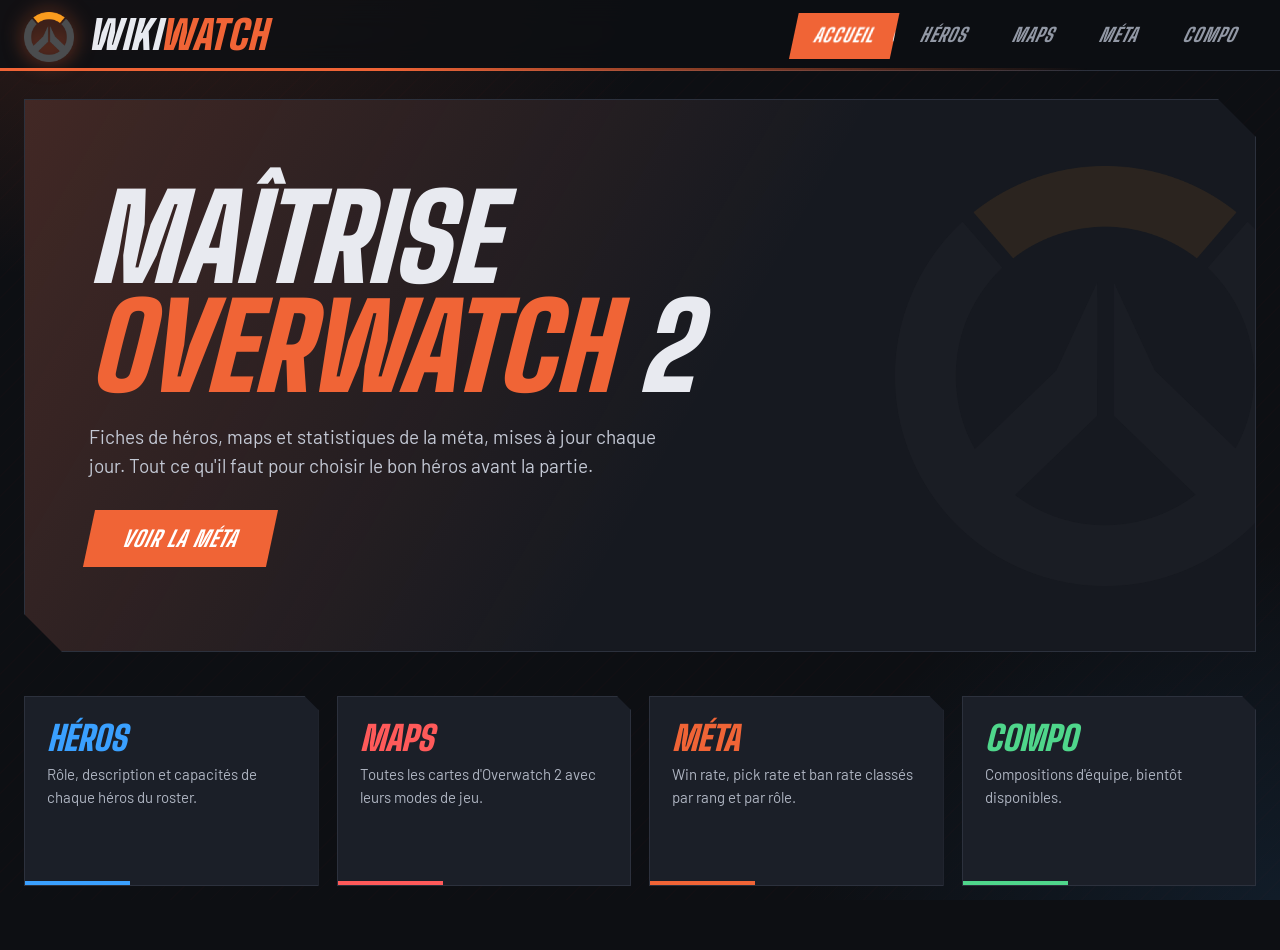
==== index.html @ f76e93ca "modif globale style" ====
<!DOCTYPE html>
<html lang="fr">
<head>
    <meta charset="UTF-8">
    <meta name="viewport" content="width=device-width, initial-scale=1.0">

    <title>WikiWatch - Accueil</title>

    <link rel="stylesheet" href="css/style.css">
</head>
<body>
    <header>
        <a class="header-logo" href="./index.html"><img src="photo/icons/Overwatch_circle_logo.svg.webp" width="50" height="50" alt="Logo Overwatch"></a>
        <div>
            <a class="header-name" href="./index.html"><h1><span class="wiki">Wiki</span><span class="watch">Watch</span></h1></a>
        </div>
        <nav>
            <a href="./index.html" aria-current="page">ACCUEIL</a>
            <a href="./heros.html">HÉROS</a>
            <a href="./map.html">MAPS</a>
            <a href="./meta.html">MÉTA</a>
            <a href="./compo.html">COMPO</a>
        </nav>
    </header>


    <main>
        <section class="accueil-hero">
            <h2>Maîtrise <em>Overwatch</em> 2</h2>
            <p>Fiches de héros, maps et statistiques de la méta, mises à jour chaque jour. Tout ce qu'il faut pour choisir le bon héros avant la partie.</p>
            <a class="bouton" href="./meta.html">Voir la méta</a>
        </section>

        <section class="accueil-liens">
            <a class="lien-carte tank" href="./heros.html">
                <h3>Héros</h3>
                <p>Rôle, description et capacités de chaque héros du roster.</p>
            </a>
            <a class="lien-carte degats" href="./map.html">
                <h3>Maps</h3>
                <p>Toutes les cartes d'Overwatch 2 avec leurs modes de jeu.</p>
            </a>
            <a class="lien-carte neutre" href="./meta.html">
                <h3>Méta</h3>
                <p>Win rate, pick rate et ban rate classés par rang et par rôle.</p>
            </a>
            <a class="lien-carte soutien" href="./compo.html">
                <h3>Compo</h3>
                <p>Compositions d'équipe, bientôt disponibles.</p>
            </a>
        </section>
    </main>
</body>
</html>
---- css/style.css ----
/*STYLE COMMUN A TOUTE LES PAGES DU SITE - WIKIWATCH*/

@import url("https://fonts.googleapis.com/css2?family=Big+Shoulders+Display:wght@700;800;900&family=Barlow:wght@400;500;600&display=swap");

* {
    box-sizing: border-box;
    margin: 0;
    padding: 0;
}

:root {
    --principal: #0d0f13;
    --surface: #161920;
    --card-bg: #1b1f28;
    --card-border: #2c313d;
    --orange: #f06436;
    --orange-clair: #ff8a5c;
    --bleu: #3aa0ff;
    --text-main: #e8eaf0;
    --text-main-hover: #9298a5;

    --font-titre: "Big Shoulders Display", Impact, "Arial Narrow", sans-serif;
    --font-texte: "Barlow", "Segoe UI", Arial, sans-serif;

    --coupe: 14px;
    --largeur-max: 1280px;
}

html {
    scroll-behavior: smooth;
}

body {
    min-height: 100vh;
    color: var(--text-main);
    font-family: var(--font-texte);
    font-size: 16px;
    line-height: 1.5;
    background-color: var(--principal);
    background-image:
        radial-gradient(900px 500px at 8% -5%, rgb(240 100 54 / 16%), transparent 65%),
        radial-gradient(800px 600px at 100% 100%, rgb(58 160 255 / 9%), transparent 60%),
        repeating-linear-gradient(
            -45deg,
            rgba(253, 0, 0, 0.016) 0 1px,
            transparent 1px 14px
        );
    background-attachment: fixed;
}

::selection {
    background: var(--orange);
    color: #fff;
}

a:focus-visible,
button:focus-visible,
select:focus-visible,
input:focus-visible {
    outline: 2px solid var(--bleu);
    outline-offset: 3px;
}

/* ---------- En-tête ---------- */

header {
    position: sticky;
    top: 0;
    z-index: 500;

    display: flex;
    flex-wrap: wrap;
    align-items: center;
    gap: 14px 18px;

    padding: 12px max(24px, calc((100% - var(--largeur-max)) / 2));

    background: rgb(13 15 19 / 82%);
    backdrop-filter: blur(14px);
    border-bottom: 1px solid var(--card-border);
    margin-bottom: 28px;
}

/* Filet orange dégradé sous l'en-tête */
header::after {
    content: "";
    position: absolute;
    left: 0;
    right: 0;
    bottom: -1px;
    height: 3px;
    background: linear-gradient(90deg, var(--orange) 0%, var(--orange) 30%, transparent 85%);
}

header .header-logo {
    width: 46px;
    height: 46px;
    filter: drop-shadow(0 0 10px rgb(240 100 54 / 55%));
}

header .header-name,
header h1 {
    font-family: var(--font-titre);
    font-size: 40px;
    font-weight: 900;
    font-style: italic;
    text-decoration: none;
    line-height: 1;
    letter-spacing: 0.5px;
    text-transform: uppercase;
}

header .wiki {
    color: var(--text-main);
}

header .watch {
    color: var(--orange);
}

header nav {
    display: flex;
    flex-wrap: wrap;
    gap: 6px;
    margin-left: auto;
}

header nav a {
    position: relative;
    padding: 8px 20px;

    color: var(--text-main-hover);
    font-family: var(--font-titre);
    font-size: 19px;
    font-weight: 800;
    font-style: italic;
    letter-spacing: 1px;
    text-decoration: none;

    transform: skewX(-12deg);
    transition: color 0.2s, background-color 0.2s;
}

header nav a:hover {
    color: var(--text-main);
    background: rgb(255 255 255 / 7%);
}

/* Page courante */
header nav a[aria-current="page"] {
    color: #fff;
    background: var(--orange);
}

@media (max-width: 800px) {
    header {
        justify-content: center;
        padding-inline: 16px;
    }

    header h1 {
        font-size: 34px;
    }

    header nav {
        width: 100%;
        justify-content: center;
        margin-left: 0;
    }

    header nav a {
        padding: 6px 14px;
        font-size: 17px;
    }
}

/* ---------- Contenu ---------- */

main {
    width: 100%;
    max-width: var(--largeur-max);
    margin: 0 auto;
    padding: 0 24px 64px;
}

/* Titre de page : barre orange inclinée + titre condensé */
main > section:not(.accueil-hero) > h2 {
    display: flex;
    align-items: center;
    gap: 16px;
    margin: 6px 0 22px;

    font-family: var(--font-titre);
    font-size: clamp(34px, 5vw, 52px);
    font-weight: 900;
    font-style: italic;
    line-height: 1;
    text-transform: uppercase;
}

main > section:not(.accueil-hero) > h2::before {
    content: "";
    width: 10px;
    height: 0.9em;
    background: var(--orange);
    transform: skewX(-18deg);
    box-shadow: 14px 0 0 rgb(240 100 54 / 35%);
    margin-right: 10px;
}

/* ---------- Page d'accueil ---------- */

.accueil-hero {
    position: relative;
    margin: 10px 0 44px;
    padding: clamp(36px, 7vw, 84px) clamp(22px, 5vw, 64px);

    background:
        linear-gradient(120deg, rgb(240 100 54 / 20%), transparent 55%),
        var(--surface);
    border: 1px solid var(--card-border);
    clip-path: polygon(0 0, calc(100% - 38px) 0, 100% 38px, 100% 100%, 38px 100%, 0 calc(100% - 38px));
    overflow: hidden;
}

/* Grand logo en filigrane */
.accueil-hero::before {
    content: "";
    position: absolute;
    right: -60px;
    top: 50%;
    width: 420px;
    height: 420px;
    transform: translateY(-50%);
    background: url("../photo/icons/Overwatch_circle_logo.svg.webp") center / contain no-repeat;
    opacity: 0.09;
    pointer-events: none;
}

.accueil-hero h2 {
    position: relative;
    max-width: 14ch;

    font-family: var(--font-titre);
    font-size: clamp(38px, 9.5vw, 118px);
    overflow-wrap: anywhere;
    font-weight: 900;
    font-style: italic;
    line-height: 0.92;
    text-transform: uppercase;
}

.accueil-hero h2 em {
    color: var(--orange);
    font-style: inherit;
}

.accueil-hero p {
    position: relative;
    max-width: 52ch;
    margin: 22px 0 30px;

    color: #c3c8d4;
    font-size: clamp(16px, 2vw, 19px);
}

.bouton {
    position: relative;
    display: inline-block;
    padding: 12px 34px;

    background: var(--orange);
    color: #fff;
    font-family: var(--font-titre);
    font-size: 22px;
    font-weight: 800;
    font-style: italic;
    letter-spacing: 1px;
    text-decoration: none;
    text-transform: uppercase;

    transform: skewX(-12deg);
    transition: background-color 0.2s, transform 0.2s;
}

.bouton:hover {
    background: var(--orange-clair);
    transform: skewX(-12deg) translateY(-2px);
}

/* Cartes de navigation de l'accueil */
.accueil-liens {
    display: grid;
    grid-template-columns: repeat(4, minmax(0, 1fr));
    gap: 18px;
}

.lien-carte {
    position: relative;
    display: flex;
    flex-direction: column;
    gap: 8px;
    min-height: 190px;
    padding: 24px 22px;

    color: var(--text-main);
    text-decoration: none;

    background: var(--card-bg);
    border: 1px solid var(--card-border);
    clip-path: polygon(0 0, calc(100% - var(--coupe)) 0, 100% var(--coupe), 100% 100%, 0 100%);
    transition: transform 0.2s, border-color 0.2s, background-color 0.2s;
}

/* Barre de couleur du bas, qui se déploie au survol */
.lien-carte::after {
    content: "";
    position: absolute;
    left: 0;
    bottom: 0;
    width: 36%;
    height: 4px;
    background: var(--accent, var(--orange));
    transition: width 0.3s ease;
}

.lien-carte:hover {
    transform: translateY(-5px);
    border-color: var(--accent, var(--orange));
    background: #212631;
}

.lien-carte:hover::after {
    width: 100%;
}

.lien-carte h3 {
    font-family: var(--font-titre);
    font-size: 34px;
    font-weight: 900;
    font-style: italic;
    line-height: 1;
    text-transform: uppercase;
    color: var(--accent, var(--orange));
}

.lien-carte p {
    color: #aeb4c1;
    font-size: 15px;
}

.lien-carte.tank { --accent: #3aa0ff; }
.lien-carte.degats { --accent: #ff5a5a; }
.lien-carte.soutien { --accent: #4fd68b; }
.lien-carte.neutre { --accent: var(--orange); }

@media (max-width: 1000px) {
    .accueil-liens {
        grid-template-columns: repeat(2, minmax(0, 1fr));
    }
}

@media (max-width: 520px) {
    .accueil-liens {
        grid-template-columns: 1fr;
    }

    .lien-carte {
        min-height: 0;
    }
}

/* Respect des préférences d'animation réduites */
@media (prefers-reduced-motion: reduce) {
    * {
        transition: none !important;
        scroll-behavior: auto !important;
    }
}
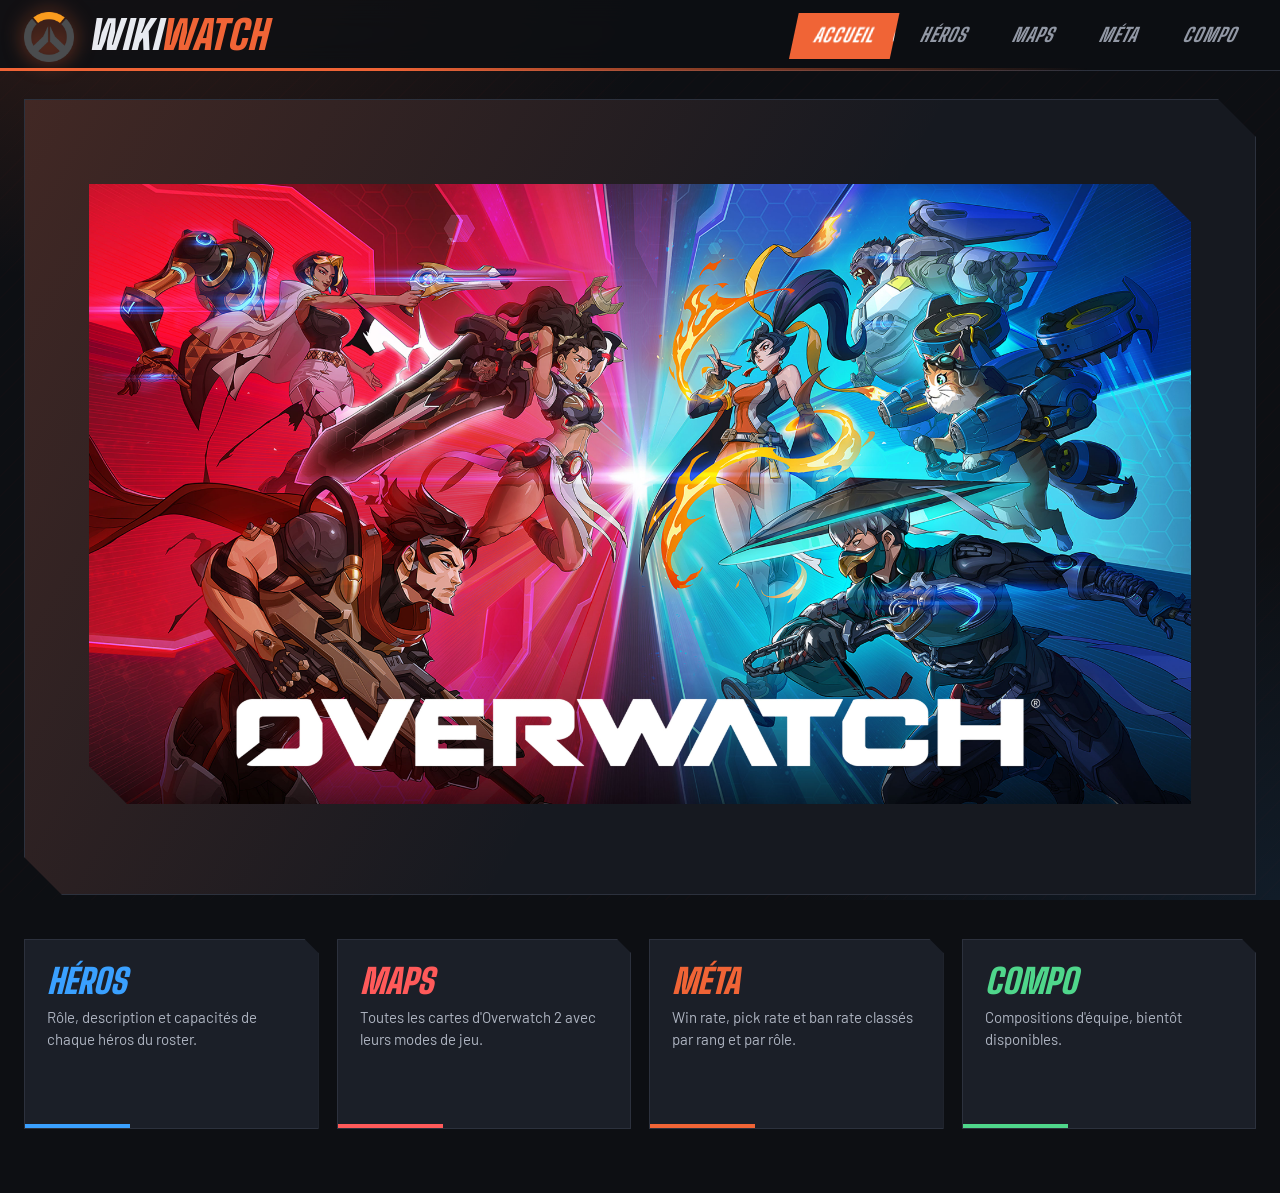
==== commit 8c8802c4: "push" ====
--- a/index.html
+++ b/index.html
@@ -27,9 +27,7 @@
 
     <main>
         <section class="accueil-hero">
-            <h2>Maîtrise <em>Overwatch</em> 2</h2>
-            <p>Fiches de héros, maps et statistiques de la méta, mises à jour chaque jour. Tout ce qu'il faut pour choisir le bon héros avant la partie.</p>
-            <a class="bouton" href="./meta.html">Voir la méta</a>
+           <img src="photo/16x9_Overwatch2_Season21.jpg" class="hero-image">
         </section>
 
         <section class="accueil-liens">
--- a/css/style.css
+++ b/css/style.css
@@ -81,7 +81,6 @@
     margin-bottom: 28px;
 }
 
-/* Filet orange dégradé sous l'en-tête */
 header::after {
     content: "";
     position: absolute;
@@ -91,7 +90,7 @@
     height: 3px;
     background: linear-gradient(90deg, var(--orange) 0%, var(--orange) 30%, transparent 85%);
 }
-
+/* Logo/nom */
 header .header-logo {
     width: 46px;
     height: 46px;
@@ -117,7 +116,7 @@
 header .watch {
     color: var(--orange);
 }
-
+/*----*/
 header nav {
     display: flex;
     flex-wrap: wrap;
@@ -146,7 +145,6 @@
     background: rgb(255 255 255 / 7%);
 }
 
-/* Page courante */
 header nav a[aria-current="page"] {
     color: #fff;
     background: var(--orange);
@@ -174,7 +172,6 @@
     }
 }
 
-/* ---------- Contenu ---------- */
 
 main {
     width: 100%;
@@ -183,7 +180,6 @@
     padding: 0 24px 64px;
 }
 
-/* Titre de page : barre orange inclinée + titre condensé */
 main > section:not(.accueil-hero) > h2 {
     display: flex;
     align-items: center;
@@ -208,7 +204,6 @@
     margin-right: 10px;
 }
 
-/* ---------- Page d'accueil ---------- */
 
 .accueil-hero {
     position: relative;
@@ -222,8 +217,13 @@
     clip-path: polygon(0 0, calc(100% - 38px) 0, 100% 38px, 100% 100%, 38px 100%, 0 calc(100% - 38px));
     overflow: hidden;
 }
-
-/* Grand logo en filigrane */
+.hero-image {
+    width: 100%;
+    height: 100%;
+    object-fit: cover;
+    clip-path: polygon(0 0, calc(100% - 38px) 0, 100% 38px, 100% 100%, 38px 100%, 0 calc(100% - 38px));
+}
+/*
 .accueil-hero::before {
     content: "";
     position: absolute;
@@ -287,8 +287,7 @@
     background: var(--orange-clair);
     transform: skewX(-12deg) translateY(-2px);
 }
-
-/* Cartes de navigation de l'accueil */
+*/
 .accueil-liens {
     display: grid;
     grid-template-columns: repeat(4, minmax(0, 1fr));
@@ -312,7 +311,6 @@
     transition: transform 0.2s, border-color 0.2s, background-color 0.2s;
 }
 
-/* Barre de couleur du bas, qui se déploie au survol */
 .lien-carte::after {
     content: "";
     position: absolute;
@@ -370,7 +368,6 @@
     }
 }
 
-/* Respect des préférences d'animation réduites */
 @media (prefers-reduced-motion: reduce) {
     * {
         transition: none !important;
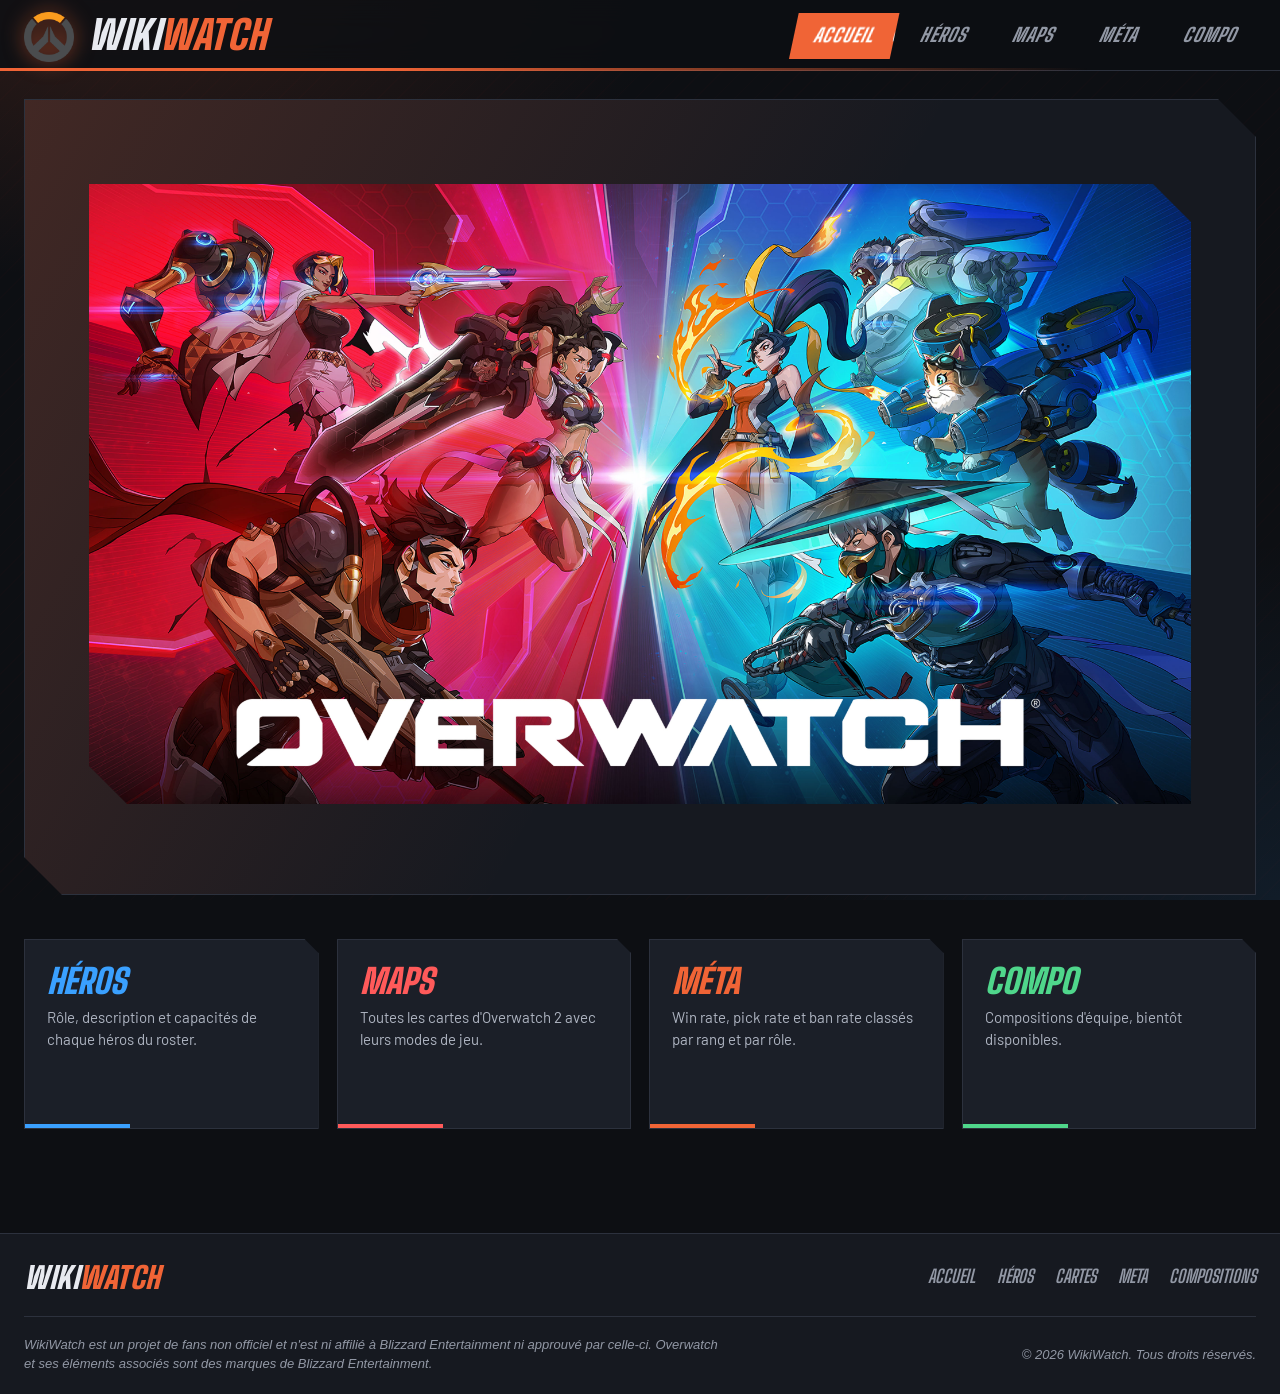
==== commit 43b7c4a4: "add footer" ====
--- a/index.html
+++ b/index.html
@@ -49,5 +49,39 @@
             </a>
         </section>
     </main>
+    
+<footer class="site-footer">
+    <div class="footer-contenu">
+
+        <div class="footer-haut">
+            <a href="index.html" class="footer-logo">
+                <span class="wiki">WIKI</span><span class="watch">WATCH</span>
+            </a>
+
+            <nav class="footer-nav" aria-label="Navigation secondaire">
+                <a href="index.html">Accueil</a>
+                <a href="heros.html">Héros</a>
+                <a href="maps.html">Cartes</a>
+                <a href="meta.html">Meta</a>
+                <a href="compo.html">Compositions</a>
+            </nav>
+        </div>
+
+        <div class="footer-bas">
+            <p class="footer-legal">
+                WikiWatch est un projet de fans non officiel et n'est
+                ni affilié à Blizzard Entertainment ni approuvé par celle-ci.
+                Overwatch et ses éléments associés sont des marques de
+                Blizzard Entertainment.
+            </p>
+
+            <p class="footer-copyright">
+                © 2026 WikiWatch. Tous droits réservés.
+            </p>
+        </div>
+
+    </div>
+</footer>
+
 </body>
 </html>
--- a/css/style.css
+++ b/css/style.css
@@ -223,46 +223,6 @@
     object-fit: cover;
     clip-path: polygon(0 0, calc(100% - 38px) 0, 100% 38px, 100% 100%, 38px 100%, 0 calc(100% - 38px));
 }
-/*
-.accueil-hero::before {
-    content: "";
-    position: absolute;
-    right: -60px;
-    top: 50%;
-    width: 420px;
-    height: 420px;
-    transform: translateY(-50%);
-    background: url("../photo/icons/Overwatch_circle_logo.svg.webp") center / contain no-repeat;
-    opacity: 0.09;
-    pointer-events: none;
-}
-
-.accueil-hero h2 {
-    position: relative;
-    max-width: 14ch;
-
-    font-family: var(--font-titre);
-    font-size: clamp(38px, 9.5vw, 118px);
-    overflow-wrap: anywhere;
-    font-weight: 900;
-    font-style: italic;
-    line-height: 0.92;
-    text-transform: uppercase;
-}
-
-.accueil-hero h2 em {
-    color: var(--orange);
-    font-style: inherit;
-}
-
-.accueil-hero p {
-    position: relative;
-    max-width: 52ch;
-    margin: 22px 0 30px;
-
-    color: #c3c8d4;
-    font-size: clamp(16px, 2vw, 19px);
-}
 
 .bouton {
     position: relative;
@@ -287,7 +247,7 @@
     background: var(--orange-clair);
     transform: skewX(-12deg) translateY(-2px);
 }
-*/
+
 .accueil-liens {
     display: grid;
     grid-template-columns: repeat(4, minmax(0, 1fr));
@@ -374,3 +334,119 @@
         scroll-behavior: auto !important;
     }
 }
+
+
+/* ---------- Footer commun ---------- */
+
+.site-footer {
+    width: 100%;
+    margin-top: 40px;
+    background: var(--surface);
+    border-top: 1px solid var(--card-border);
+    font-style: italic;
+}
+
+.footer-contenu {
+    width: 100%;
+    max-width: var(--largeur-max);
+    margin: 0 auto;
+    padding: 28px 24px 20px;
+}
+
+/* Partie haute : logo et navigation */
+
+.footer-haut {
+    display: flex;
+    align-items: center;
+    justify-content: space-between;
+    flex-wrap: wrap;
+    gap: 20px;
+    padding-bottom: 24px;
+}
+
+.footer-logo {
+    font-family: var(--font-titre);
+    font-size: 30px;
+    font-weight: 900;
+    font-style: italic;
+    line-height: 1;
+    text-decoration: none;
+    letter-spacing: 0.5px;
+}
+
+.footer-logo .wiki {
+    color: var(--text-main);
+}
+
+.footer-logo .watch {
+    color: var(--orange);
+}
+
+.footer-nav {
+    display: flex;
+    flex-wrap: wrap;
+    gap: 8px 22px;
+}
+
+.footer-nav a {
+    color: var(--text-main-hover);
+    font-family: var(--font-titre);
+    font-size: 18px;
+    font-weight: 700;
+    text-decoration: none;
+    text-transform: uppercase;
+    transition: color 0.2s ease;
+}
+
+.footer-nav a:hover {
+    color: var(--orange);
+}
+
+
+.footer-bas {
+    display: flex;
+    justify-content: space-between;
+    align-items: center;
+    flex-wrap: wrap;
+    gap: 12px 24px;
+    padding-top: 18px;
+    border-top: 1px solid var(--card-border);
+}
+
+.footer-legal,
+.footer-copyright {
+    color: var(--text-main-hover);
+    font-size: 13px;
+}
+
+.footer-legal {
+    max-width: 700px;
+}
+
+.footer-copyright {
+    text-align: right;
+    white-space: nowrap;
+}
+
+/* Adaptation mobile */
+
+@media (max-width: 700px) {
+    .footer-haut {
+        flex-direction: column;
+        align-items: flex-start;
+    }
+
+    .footer-nav {
+        gap: 10px 18px;
+    }
+
+    .footer-bas {
+        flex-direction: column;
+        align-items: flex-start;
+    }
+
+    .footer-copyright {
+        text-align: left;
+        white-space: normal;
+    }
+}
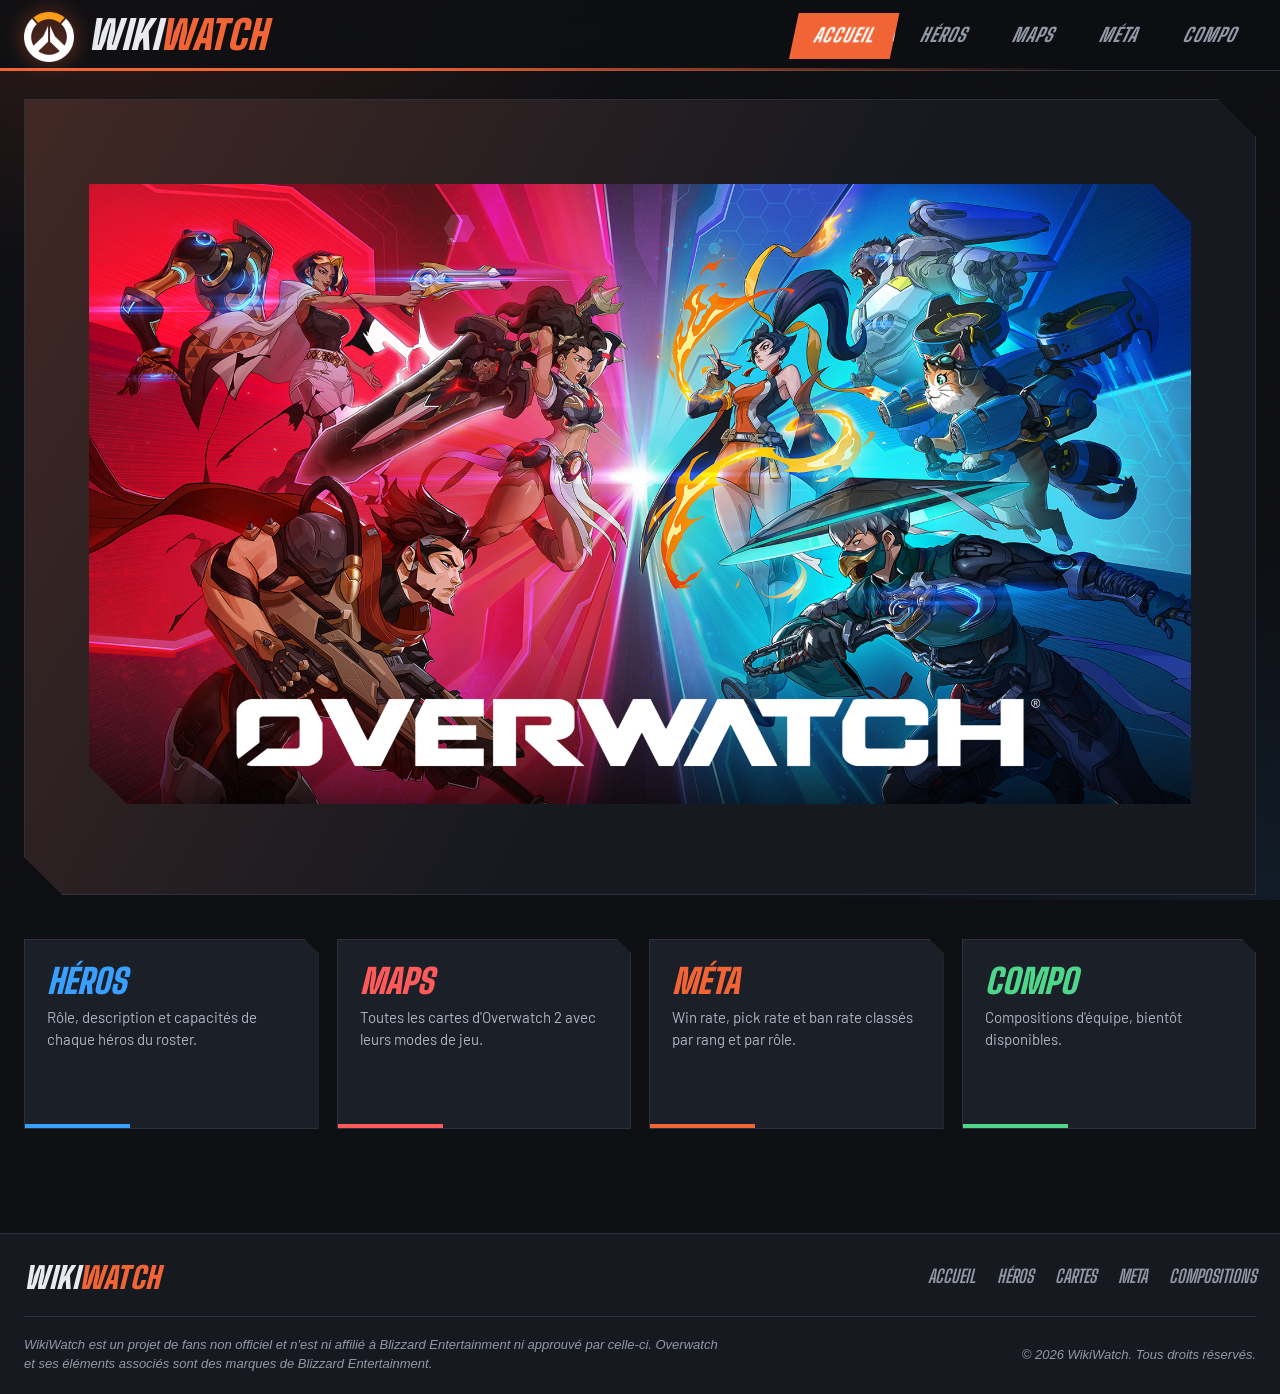
==== commit 9977329a: "update logo header" ====
--- a/index.html
+++ b/index.html
@@ -4,14 +4,14 @@
 <head>
     <meta charset="UTF-8">
     <meta name="viewport" content="width=device-width, initial-scale=1.0">
-
+    <link rel="icon" type="image/png" href="photo/icons/Overwatch_Logo.webp">
     <title>WikiWatch - Accueil</title>
 
     <link rel="stylesheet" href="css/style.css">
 </head>
 <body>
     <header>
-        <a class="header-logo" href="./index.html"><img src="photo/icons/Overwatch_circle_logo.svg.webp" width="50" height="50" alt="Logo Overwatch"></a>
+        <a class="header-logo" href="./index.html"><img src="photo/icons/Overwatch_Logo.webp" width="50" height="50" alt="Logo Overwatch"></a>
         <div>
             <a class="header-name" href="./index.html"><h1><span class="wiki">Wiki</span><span class="watch">Watch</span></h1></a>
         </div>
--- a/css/style.css
+++ b/css/style.css
@@ -61,8 +61,6 @@
     outline-offset: 3px;
 }
 
-/* ---------- En-tête ---------- */
-
 header {
     position: sticky;
     top: 0;
@@ -90,7 +88,6 @@
     height: 3px;
     background: linear-gradient(90deg, var(--orange) 0%, var(--orange) 30%, transparent 85%);
 }
-/* Logo/nom */
 header .header-logo {
     width: 46px;
     height: 46px;
@@ -335,9 +332,6 @@
     }
 }
 
-
-/* ---------- Footer commun ---------- */
-
 .site-footer {
     width: 100%;
     margin-top: 40px;
@@ -352,8 +346,6 @@
     margin: 0 auto;
     padding: 28px 24px 20px;
 }
-
-/* Partie haute : logo et navigation */
 
 .footer-haut {
     display: flex;
@@ -428,7 +420,6 @@
     white-space: nowrap;
 }
 
-/* Adaptation mobile */
 
 @media (max-width: 700px) {
     .footer-haut {
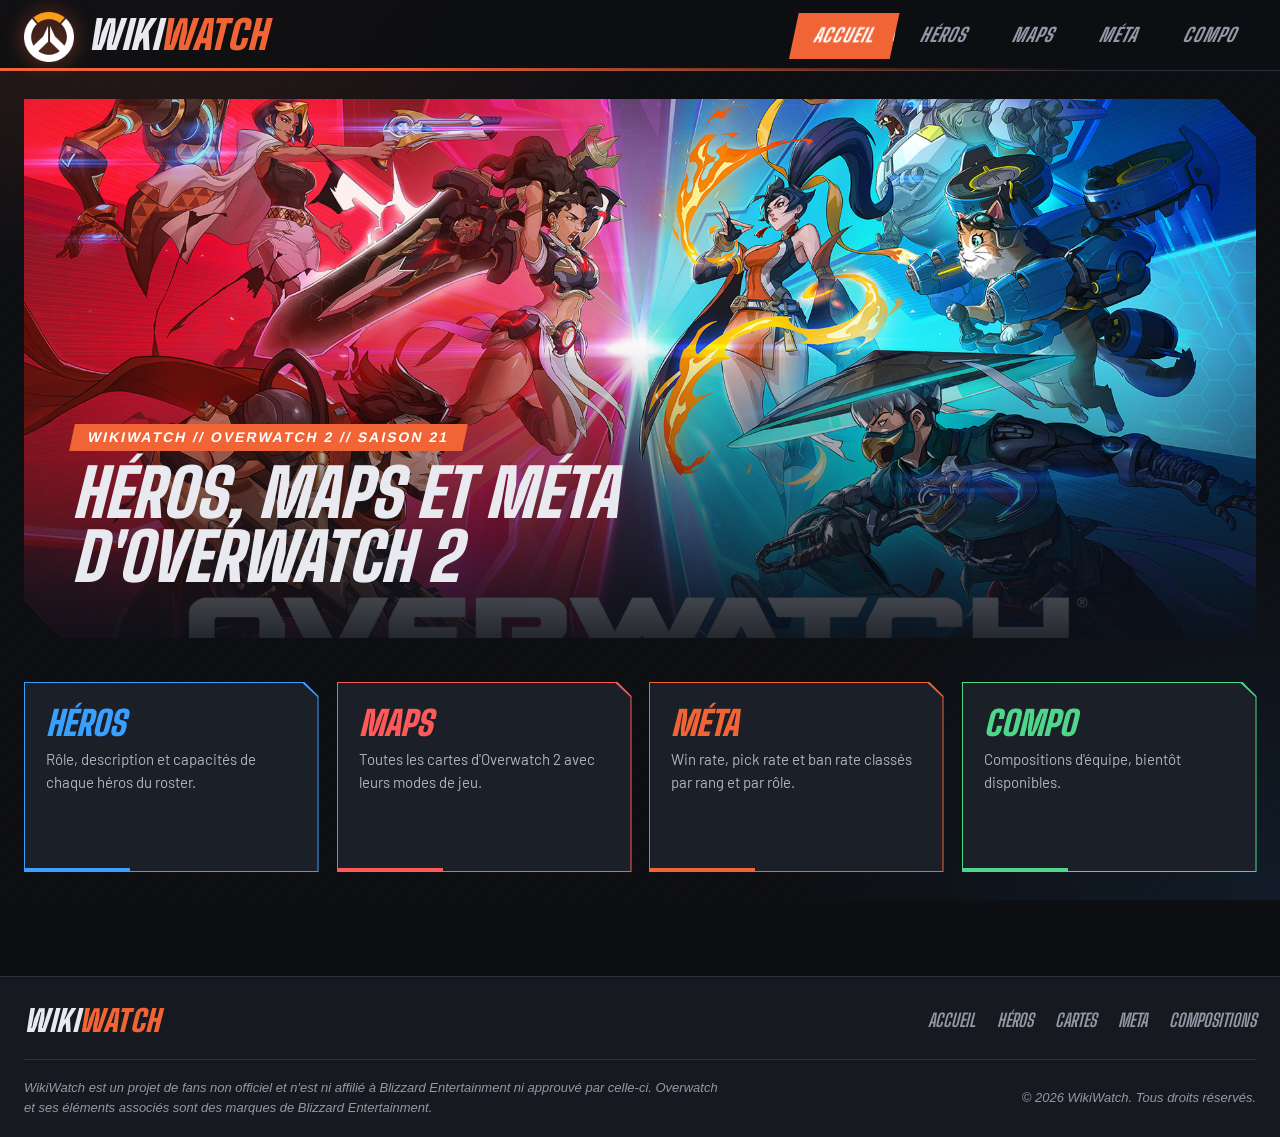
==== commit 3283e413: "modif accueil" ====
--- a/index.html
+++ b/index.html
@@ -8,6 +8,7 @@
     <title>WikiWatch - Accueil</title>
 
     <link rel="stylesheet" href="css/style.css">
+    <script src="js/fx.js" defer></script>
 </head>
 <body>
     <header>
@@ -27,7 +28,11 @@
 
     <main>
         <section class="accueil-hero">
-           <img src="photo/16x9_Overwatch2_Season21.jpg" class="hero-image">
+           <img src="photo/16x9_Overwatch2_Season21.jpg" class="hero-image" alt="Visuel Overwatch 2 saison 21">
+           <div class="hero-hud" aria-hidden="true">
+               <p class="hud-tag">WIKIWATCH // OVERWATCH 2 // SAISON 21</p>
+               <p class="hud-title">Héros, maps et méta d'Overwatch 2</p>
+           </div>
         </section>
 
         <section class="accueil-liens">
@@ -61,7 +66,7 @@
             <nav class="footer-nav" aria-label="Navigation secondaire">
                 <a href="index.html">Accueil</a>
                 <a href="heros.html">Héros</a>
-                <a href="maps.html">Cartes</a>
+                <a href="map.html">Cartes</a>
                 <a href="meta.html">Meta</a>
                 <a href="compo.html">Compositions</a>
             </nav>
--- a/css/style.css
+++ b/css/style.css
@@ -201,25 +201,69 @@
     margin-right: 10px;
 }
 
-
 .accueil-hero {
     position: relative;
     margin: 10px 0 44px;
-    padding: clamp(36px, 7vw, 84px) clamp(22px, 5vw, 64px);
-
-    background:
-        linear-gradient(120deg, rgb(240 100 54 / 20%), transparent 55%),
-        var(--surface);
-    border: 1px solid var(--card-border);
+    background: var(--surface);
     clip-path: polygon(0 0, calc(100% - 38px) 0, 100% 38px, 100% 100%, 38px 100%, 0 calc(100% - 38px));
     overflow: hidden;
 }
+
 .hero-image {
+    display: block;
     width: 100%;
-    height: 100%;
+    aspect-ratio: 16 / 7;
     object-fit: cover;
-    clip-path: polygon(0 0, calc(100% - 38px) 0, 100% 38px, 100% 100%, 38px 100%, 0 calc(100% - 38px));
-}
+}
+
+.accueil-hero::before {
+    content: "";
+    position: absolute;
+    inset: 0;
+    z-index: 1;
+    pointer-events: none;
+    background:
+        linear-gradient(to top, rgb(12 16 24 / 90%) 0%, transparent 55%),
+        linear-gradient(120deg, rgb(var(--a-rgb, 240 100 54) / 14%), transparent 55%);
+}
+
+.hero-hud {
+    position: absolute;
+    inset: 0;
+    z-index: 2;
+    display: flex;
+    flex-direction: column;
+    justify-content: flex-end;
+    align-items: flex-start;
+    gap: 10px;
+    padding: clamp(20px, 4vw, 48px);
+    pointer-events: none;
+}
+
+.hud-tag {
+    padding: 3px 16px;
+    color: var(--on-a, #fff);
+    background: var(--a, var(--orange));
+    font-size: 14px;
+    font-weight: 600;
+    letter-spacing: 2px;
+    transform: skewX(-12deg);
+}
+
+.hud-title {
+    max-width: 18ch;
+    font-family: var(--font-titre);
+    font-size: clamp(32px, 5.5vw, 66px);
+    font-weight: 900;
+    font-style: italic;
+    line-height: 0.98;
+    text-transform: uppercase;
+}
+/*#####################################\
+#                                      #
+#               BOUTON                 #
+#                                      #
+\#####################################*/
 
 .bouton {
     position: relative;
@@ -245,12 +289,20 @@
     transform: skewX(-12deg) translateY(-2px);
 }
 
+
+/*#####################################\
+#                                      #
+#               MAIN-CARTENAV          #
+#                                      #
+\#####################################*/
+
 .accueil-liens {
     display: grid;
     grid-template-columns: repeat(4, minmax(0, 1fr));
     gap: 18px;
 }
 
+
 .lien-carte {
     position: relative;
     display: flex;
@@ -262,12 +314,44 @@
     color: var(--text-main);
     text-decoration: none;
 
+    /* La bordure utilise la couleur d'accent */
+    background: var(--accent, var(--orange));
+
+    clip-path: polygon(
+        0 0,
+        calc(100% - var(--coupe)) 0,
+        100% var(--coupe),
+        100% 100%,
+        0 100%
+    );
+
+    transform: perspective(800px)
+        rotateX(var(--rx, 0deg))
+        rotateY(var(--ry, 0deg))
+        translateY(var(--ty, 0px));
+
+    transition:
+        transform 0.15s ease-out,
+        background 0.2s;
+}
+
+/* Intérieur de la carte : laisse apparaître 1px de bordure */
+.lien-carte::before {
+    content: "";
+    position: absolute;
+    inset: 1px;
     background: var(--card-bg);
-    border: 1px solid var(--card-border);
-    clip-path: polygon(0 0, calc(100% - var(--coupe)) 0, 100% var(--coupe), 100% 100%, 0 100%);
-    transition: transform 0.2s, border-color 0.2s, background-color 0.2s;
-}
-
+    clip-path: polygon(
+        0 0,
+        calc(100% - var(--coupe) - 1px) 0,
+        100% var(--coupe),
+        100% 100%,
+        0 100%
+    );
+    transition: background 0.2s;
+}
+
+/* Barre inférieure */
 .lien-carte::after {
     content: "";
     position: absolute;
@@ -280,13 +364,21 @@
 }
 
 .lien-carte:hover {
-    transform: translateY(-5px);
-    border-color: var(--accent, var(--orange));
+    --ty: -5px;
+}
+
+.lien-carte:hover::before {
     background: #212631;
 }
 
 .lien-carte:hover::after {
     width: 100%;
+}
+
+/* Garde le texte au-dessus de la couche intérieure */
+.lien-carte > * {
+    position: relative;
+    z-index: 1;
 }
 
 .lien-carte h3 {
@@ -331,6 +423,13 @@
         scroll-behavior: auto !important;
     }
 }
+
+
+/*#####################################\
+#                                      #
+#               FOOTER                 #
+#                                      #
+\#####################################*/
 
 .site-footer {
     width: 100%;
@@ -393,7 +492,6 @@
 .footer-nav a:hover {
     color: var(--orange);
 }
-
 
 .footer-bas {
     display: flex;
@@ -420,7 +518,6 @@
     white-space: nowrap;
 }
 
-
 @media (max-width: 700px) {
     .footer-haut {
         flex-direction: column;
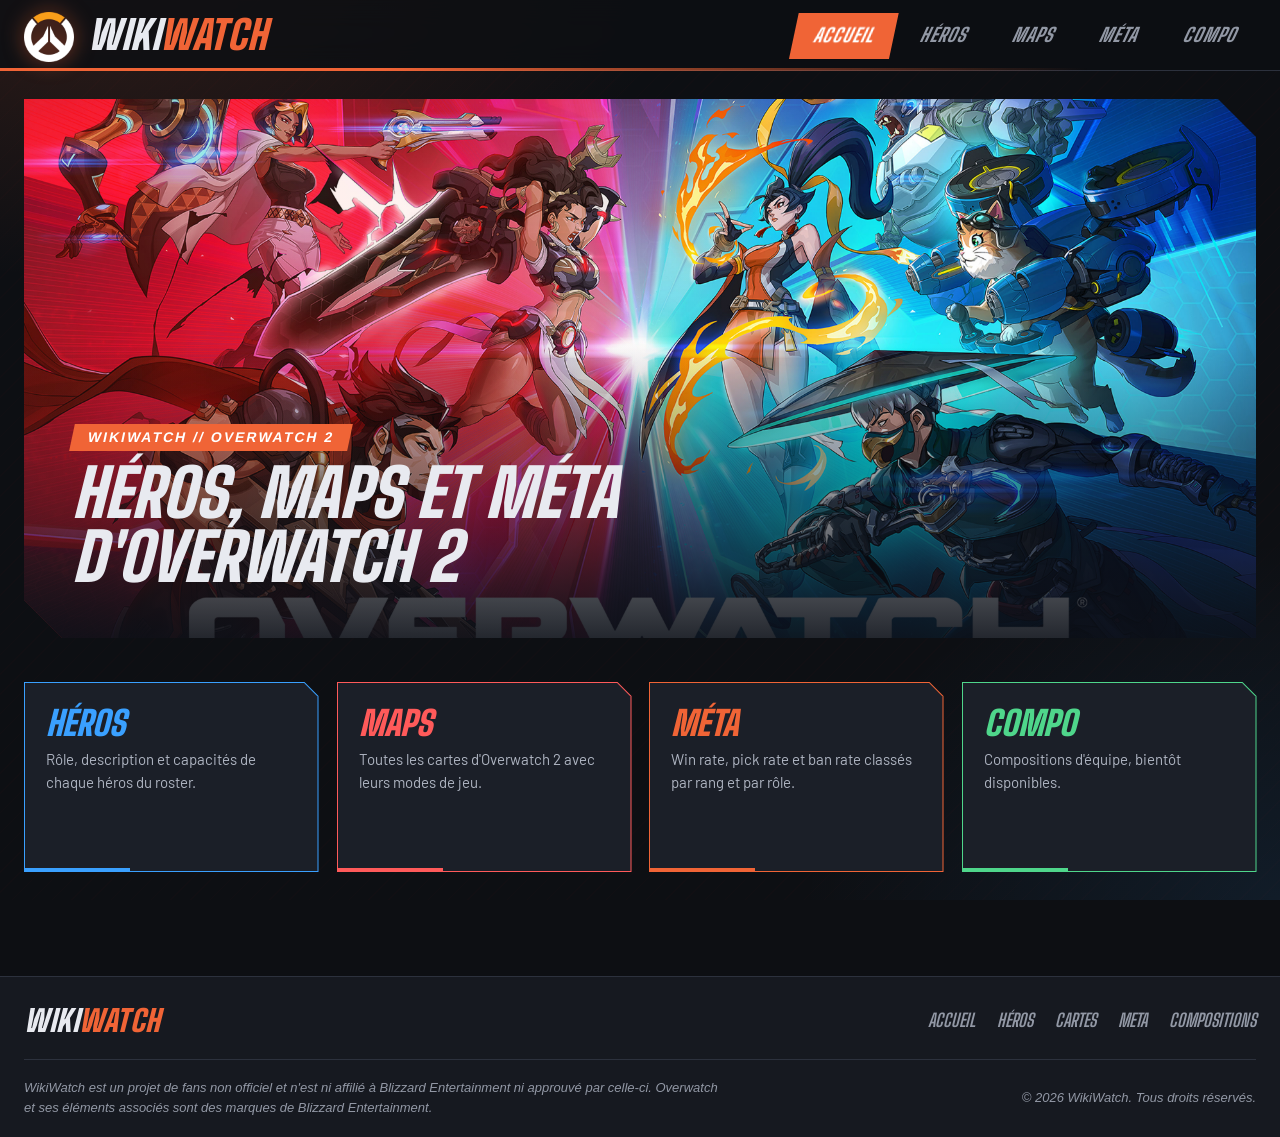
==== commit 51a92f4b: "delete saison" ====
--- a/index.html
+++ b/index.html
@@ -30,7 +30,7 @@
         <section class="accueil-hero">
            <img src="photo/16x9_Overwatch2_Season21.jpg" class="hero-image" alt="Visuel Overwatch 2 saison 21">
            <div class="hero-hud" aria-hidden="true">
-               <p class="hud-tag">WIKIWATCH // OVERWATCH 2 // SAISON 21</p>
+               <p class="hud-tag">WIKIWATCH // OVERWATCH 2</p>
                <p class="hud-title">Héros, maps et méta d'Overwatch 2</p>
            </div>
         </section>
--- a/css/style.css
+++ b/css/style.css
@@ -1,5 +1,3 @@
-/*STYLE COMMUN A TOUTE LES PAGES DU SITE - WIKIWATCH*/
-
 @import url("https://fonts.googleapis.com/css2?family=Big+Shoulders+Display:wght@700;800;900&family=Barlow:wght@400;500;600&display=swap");
 
 * {
@@ -40,11 +38,7 @@
     background-image:
         radial-gradient(900px 500px at 8% -5%, rgb(240 100 54 / 16%), transparent 65%),
         radial-gradient(800px 600px at 100% 100%, rgb(58 160 255 / 9%), transparent 60%),
-        repeating-linear-gradient(
-            -45deg,
-            rgba(253, 0, 0, 0.016) 0 1px,
-            transparent 1px 14px
-        );
+        repeating-linear-gradient(-45deg, rgb(253 0 0 / 1.6%) 0 1px, transparent 1px 14px);
     background-attachment: fixed;
 }
 
@@ -61,6 +55,12 @@
     outline-offset: 3px;
 }
 
+/*#####################################\
+#                                      #
+#               HEADER                 #
+#                                      #
+\#####################################*/
+
 header {
     position: sticky;
     top: 0;
@@ -71,12 +71,12 @@
     align-items: center;
     gap: 14px 18px;
 
+    margin-bottom: 28px;
     padding: 12px max(24px, calc((100% - var(--largeur-max)) / 2));
 
     background: rgb(13 15 19 / 82%);
     backdrop-filter: blur(14px);
     border-bottom: 1px solid var(--card-border);
-    margin-bottom: 28px;
 }
 
 header::after {
@@ -88,6 +88,7 @@
     height: 3px;
     background: linear-gradient(90deg, var(--orange) 0%, var(--orange) 30%, transparent 85%);
 }
+
 header .header-logo {
     width: 46px;
     height: 46px;
@@ -113,7 +114,7 @@
 header .watch {
     color: var(--orange);
 }
-/*----*/
+
 header nav {
     display: flex;
     flex-wrap: wrap;
@@ -169,6 +170,11 @@
     }
 }
 
+/*#####################################\
+#                                      #
+#                MAIN                  #
+#                                      #
+\#####################################*/
 
 main {
     width: 100%;
@@ -195,11 +201,17 @@
     content: "";
     width: 10px;
     height: 0.9em;
+    margin-right: 10px;
     background: var(--orange);
     transform: skewX(-18deg);
     box-shadow: 14px 0 0 rgb(240 100 54 / 35%);
-    margin-right: 10px;
-}
+}
+
+/*#####################################\
+#                                      #
+#               HEROS                  #
+#                                      #
+\#####################################*/
 
 .accueil-hero {
     position: relative;
@@ -259,6 +271,7 @@
     line-height: 0.98;
     text-transform: uppercase;
 }
+
 /*#####################################\
 #                                      #
 #               BOUTON                 #
@@ -289,10 +302,9 @@
     transform: skewX(-12deg) translateY(-2px);
 }
 
-
-/*#####################################\
-#                                      #
-#               MAIN-CARTENAV          #
+/*#####################################\
+#                                      #
+#             MAIN-CARTENAV            #
 #                                      #
 \#####################################*/
 
@@ -302,7 +314,6 @@
     gap: 18px;
 }
 
-
 .lien-carte {
     position: relative;
     display: flex;
@@ -313,45 +324,21 @@
 
     color: var(--text-main);
     text-decoration: none;
-
-    /* La bordure utilise la couleur d'accent */
     background: var(--accent, var(--orange));
-
-    clip-path: polygon(
-        0 0,
-        calc(100% - var(--coupe)) 0,
-        100% var(--coupe),
-        100% 100%,
-        0 100%
-    );
-
-    transform: perspective(800px)
-        rotateX(var(--rx, 0deg))
-        rotateY(var(--ry, 0deg))
-        translateY(var(--ty, 0px));
-
-    transition:
-        transform 0.15s ease-out,
-        background 0.2s;
-}
-
-/* Intérieur de la carte : laisse apparaître 1px de bordure */
+    clip-path: polygon(0 0, calc(100% - var(--coupe)) 0, 100% var(--coupe), 100% 100%, 0 100%);
+    transform: perspective(800px) rotateX(var(--rx, 0deg)) rotateY(var(--ry, 0deg)) translateY(var(--ty, 0px));
+    transition: transform 0.15s ease-out;
+}
+
 .lien-carte::before {
     content: "";
     position: absolute;
     inset: 1px;
     background: var(--card-bg);
-    clip-path: polygon(
-        0 0,
-        calc(100% - var(--coupe) - 1px) 0,
-        100% var(--coupe),
-        100% 100%,
-        0 100%
-    );
+    clip-path: polygon(0 0, calc(100% - var(--coupe) + 0.6px) 0, 100% calc(var(--coupe) - 0.6px), 100% 100%, 0 100%);
     transition: background 0.2s;
 }
 
-/* Barre inférieure */
 .lien-carte::after {
     content: "";
     position: absolute;
@@ -375,7 +362,9 @@
     width: 100%;
 }
 
-/* Garde le texte au-dessus de la couche intérieure */
+.lien-carte:focus-visible {
+    outline-offset: -4px;
+}
 .lien-carte > * {
     position: relative;
     z-index: 1;
@@ -416,14 +405,6 @@
         min-height: 0;
     }
 }
-
-@media (prefers-reduced-motion: reduce) {
-    * {
-        transition: none !important;
-        scroll-behavior: auto !important;
-    }
-}
-
 
 /*#####################################\
 #                                      #
@@ -538,3 +519,18 @@
         white-space: normal;
     }
 }
+
+/*#####################################\
+#                                      #
+#            ACCESSIBILITE             #
+#                                      #
+\#####################################*/
+
+@media (prefers-reduced-motion: reduce) {
+    *,
+    *::before,
+    *::after {
+        transition: none !important;
+        scroll-behavior: auto !important;
+    }
+}
